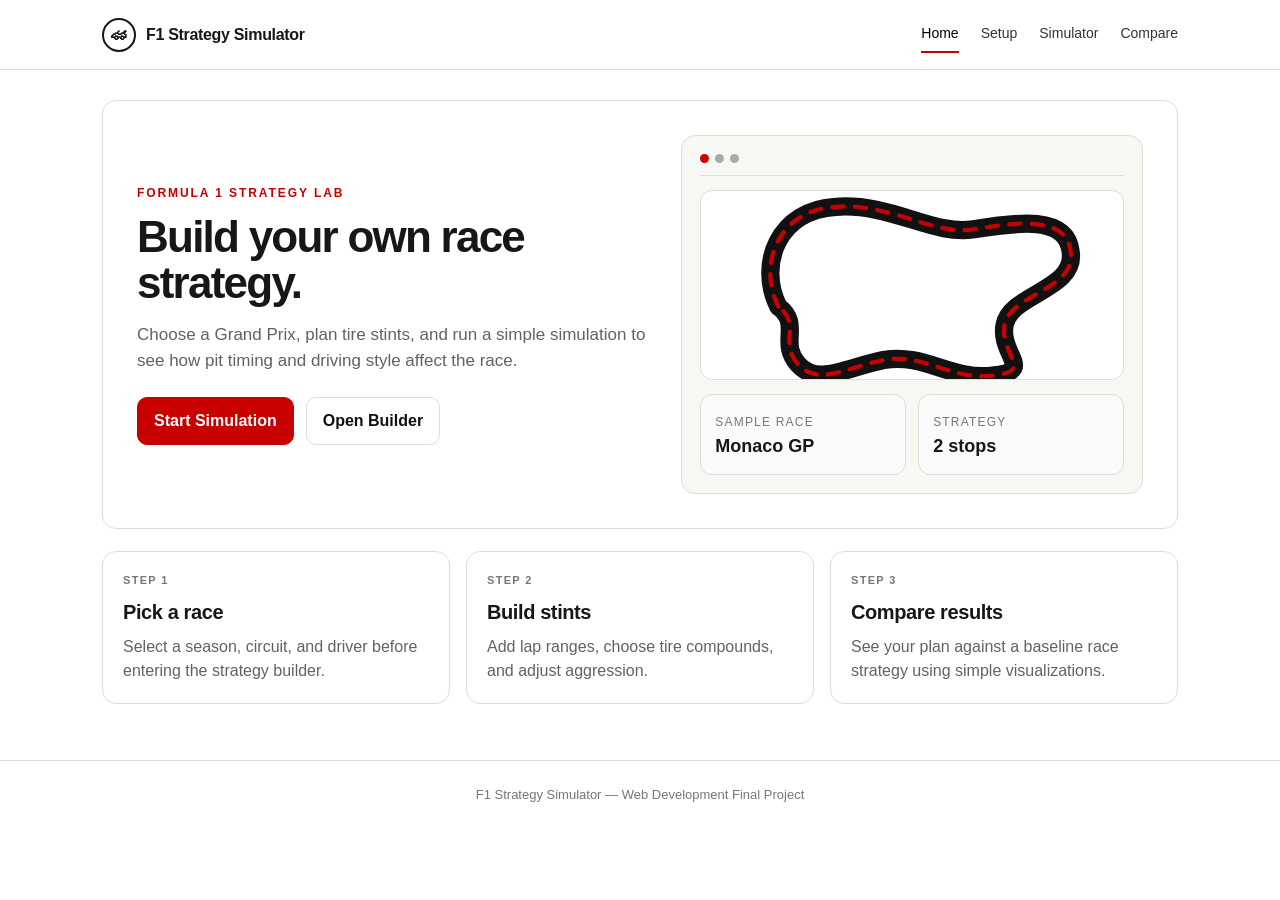
==== index.html @ 30abd711 "Add files via upload" ====
<!DOCTYPE html>
<html lang="en">
<head>
  <meta charset="UTF-8">
  <meta name="viewport" content="width=device-width, initial-scale=1.0">
  <meta name="description" content="Build and test Formula 1 pit stop and tire strategies using real race data.">
  <title>F1 Strategy Simulator | Home</title>
  <link rel="stylesheet" href="styles.css">
</head>
<body>
  <header class="site-header">
    <div class="nav-wrap">
      <a class="logo" href="index.html"><span class="logo-mark">🏎</span><span>F1 Strategy Simulator</span></a>
      <button class="menu-btn" type="button" aria-label="Open navigation">☰</button>
      <nav class="nav-links">
        <a class="active" href="index.html">Home</a>
        <a href="setup.html">Setup</a>
        <a href="simulator.html">Simulator</a>
        <a href="compare.html">Compare</a>
      </nav>
    </div>
  </header>

  <main class="container">
    <section class="hero">
      <div>
        <div class="kicker">Formula 1 strategy lab</div>
        <h1>Build your own race strategy.</h1>
        <p>Choose a Grand Prix, plan tire stints, and run a simple simulation to see how pit timing and driving style affect the race.</p>
        <div class="actions">
          <a class="btn red" href="setup.html">Start Simulation</a>
          <a class="btn secondary" href="simulator.html">Open Builder</a>
        </div>
      </div>

      <div class="preview-card">
        <div class="browser-bar"><span class="dot red"></span><span class="dot"></span><span class="dot"></span></div>
        <div class="fake-track">
          <svg viewBox="0 0 300 180" aria-label="Simple track drawing">
            <path class="track-line" d="M55 105 C40 75,55 36,96 34 C135 31,166 55,194 50 C225 45,260 40,263 66 C267 93,220 96,216 118 C212 139,238 151,208 154 C178 158,160 138,130 143 C104 148,83 162,69 146 C55 130,72 118,55 105"/>
            <path class="track-accent" d="M55 105 C40 75,55 36,96 34 C135 31,166 55,194 50 C225 45,260 40,263 66 C267 93,220 96,216 118 C212 139,238 151,208 154 C178 158,160 138,130 143 C104 148,83 162,69 146 C55 130,72 118,55 105"/>
          </svg>
        </div>
        <div class="info-list">
          <div class="info-box"><span>Sample race</span><strong>Monaco GP</strong></div>
          <div class="info-box"><span>Strategy</span><strong>2 stops</strong></div>
        </div>
      </div>
    </section>

    <section class="feature-grid">
      <article class="card"><small>Step 1</small><h3>Pick a race</h3><p>Select a season, circuit, and driver before entering the strategy builder.</p></article>
      <article class="card"><small>Step 2</small><h3>Build stints</h3><p>Add lap ranges, choose tire compounds, and adjust aggression.</p></article>
      <article class="card"><small>Step 3</small><h3>Compare results</h3><p>See your plan against a baseline race strategy using simple visualizations.</p></article>
    </section>

  </main>

  <footer class="footer">F1 Strategy Simulator — Web Development Final Project</footer>
  <script src="app.js"></script>
</body>
</html>
---- styles.css ----
:root{
  --bg:#ffffff;
  --paper:#f7f7f4;
  --ink:#171717;
  --muted:#626262;
  --line:#deded8;
  --red:#c90000;
  --red-dark:#980000;
  --soft:#d71920;
  --medium:#e5b400;
  --hard:#eeeeee;
  --green:#257a45;
  --radius:14px;
}
*{box-sizing:border-box}
body{margin:0;font-family:Arial,Helvetica,sans-serif;color:var(--ink);background:var(--bg);line-height:1.5}
a{color:inherit;text-decoration:none} svg{max-width:100%}
.site-header{border-bottom:1px solid var(--line);background:#fff;position:sticky;top:0;z-index:10}
.nav-wrap{max-width:1120px;margin:0 auto;padding:16px 22px;display:flex;align-items:center;justify-content:space-between;gap:18px}
.logo{display:flex;align-items:center;gap:10px;font-weight:700;letter-spacing:-.02em}.logo-mark{width:34px;height:34px;border:2px solid var(--ink);border-radius:50%;display:grid;place-items:center;background:#fff}
.nav-links{display:flex;align-items:center;gap:22px;font-size:14px;color:#333}.nav-links a{padding:7px 0;border-bottom:2px solid transparent}.nav-links a:hover,.nav-links a.active{border-color:var(--red);color:#000}
.menu-btn{display:none;border:1px solid var(--line);background:#fff;border-radius:8px;padding:8px 10px;font-size:18px}
.container{max-width:1120px;margin:0 auto;padding:30px 22px 56px}.hero{display:grid;grid-template-columns:1.05fr .95fr;gap:34px;align-items:center;padding:34px;border:1px solid var(--line);background:#fff;border-radius:var(--radius)}
.kicker{font-size:12px;letter-spacing:.16em;text-transform:uppercase;color:var(--red);font-weight:700;margin-bottom:12px}h1{font-size:44px;line-height:1.05;margin:0 0 16px;letter-spacing:-.04em}h2{font-size:28px;line-height:1.15;margin:0 0 8px;letter-spacing:-.03em}h3{font-size:20px;margin:0 0 8px;letter-spacing:-.02em}p{margin:0;color:var(--muted)}.hero p{font-size:17px;max-width:620px}.actions{display:flex;gap:12px;flex-wrap:wrap;margin-top:24px}
.btn{display:inline-flex;align-items:center;justify-content:center;gap:8px;border:1px solid #111;background:#111;color:#fff;padding:11px 16px;border-radius:10px;font-weight:700;cursor:pointer;transition:transform .15s ease,background .15s ease}.btn:hover{transform:translateY(-1px);background:#333}.btn.secondary{background:#fff;color:#111;border-color:var(--line)}.btn.secondary:hover{background:#f4f4f0}.btn.red{background:var(--red);border-color:var(--red)}.btn.red:hover{background:var(--red-dark)}.btn.full{width:100%;margin-top:16px}
.preview-card,.panel,.card{border:1px solid var(--line);border-radius:var(--radius);background:#fff}.preview-card{padding:18px;background:var(--paper)}.browser-bar{display:flex;align-items:center;gap:6px;border-bottom:1px solid var(--line);padding-bottom:12px;margin-bottom:14px}.dot{width:9px;height:9px;border-radius:50%;background:#aaa}.dot.red{background:var(--red)}
.fake-track{height:190px;background:#fff;border:1px solid var(--line);border-radius:12px;display:grid;place-items:center;margin-bottom:14px;overflow:hidden}.large-track{height:240px}.track-line{fill:none;stroke:#111;stroke-width:13;stroke-linecap:round;stroke-linejoin:round}.track-accent{fill:none;stroke:var(--red);stroke-width:3;stroke-linecap:round;stroke-dasharray:8 8}
.stats-grid,.feature-grid{display:grid;grid-template-columns:repeat(3,1fr);gap:16px;margin-top:22px}.card{padding:20px}.card small,.panel-label{display:block;color:#777;text-transform:uppercase;letter-spacing:.12em;font-size:11px;font-weight:700;margin-bottom:8px}.card:hover{box-shadow:0 8px 22px rgba(0,0,0,.06);transform:translateY(-2px);transition:.15s ease}.section-note{margin-top:44px;max-width:760px;border-top:1px solid var(--line);padding-top:24px}.section-note h2{font-size:24px}.section-note p{line-height:1.65}
.two-col{display:grid;grid-template-columns:.85fr 1.15fr;gap:20px;align-items:start}.panel{padding:22px;margin-bottom:20px}.panel-header{display:flex;justify-content:space-between;gap:16px;align-items:flex-start;border-bottom:1px solid var(--line);padding-bottom:14px;margin-bottom:18px}.form-row{display:grid;gap:7px;margin-bottom:15px}label{font-weight:700;font-size:14px}select,input[type="text"]{width:100%;border:1px solid var(--line);border-radius:10px;padding:11px 12px;background:#fff;font:inherit}select:focus,input:focus{outline:2px solid rgba(201,0,0,.18);border-color:var(--red)}.api-note{font-size:13px;color:#555;margin:10px 0 18px}.api-card{border:1px solid var(--line);background:#fff;border-radius:12px;padding:14px 16px;min-width:240px}.api-card span{display:block;font-size:11px;text-transform:uppercase;letter-spacing:.12em;color:#777}.api-card strong{display:block;margin-top:4px;font-size:14px;color:var(--green)}
.info-list{display:grid;grid-template-columns:repeat(2,1fr);gap:12px}.info-box{padding:14px;border:1px solid var(--line);border-radius:12px;background:#fafafa}.info-box strong{display:block;font-size:18px}.info-box span{font-size:12px;color:#777;text-transform:uppercase;letter-spacing:.1em}.driver-grid{display:grid;grid-template-columns:repeat(3,1fr);gap:14px}.driver-card{border:1px solid var(--line);border-radius:12px;padding:16px;background:#fff;cursor:pointer}.driver-card.selected{border-color:var(--red);box-shadow:inset 0 0 0 1px var(--red)}
.race-strip{display:flex;justify-content:space-between;align-items:flex-end;gap:20px;margin-bottom:22px;padding-bottom:18px;border-bottom:1px solid var(--line)}.race-strip h1{font-size:38px;margin-bottom:6px}.sim-grid,.builder-layout{display:grid;grid-template-columns:1.1fr .9fr;gap:20px;align-items:start}.bottom-grid{grid-template-columns:1.15fr .85fr}.strategy-panel{background:#fffdfb}.track-panel{background:#fbfbf8}.result-panel{position:sticky;top:88px}.stint{display:grid;grid-template-columns:1fr 1fr auto;gap:10px;align-items:end;border:1px solid var(--line);border-radius:12px;padding:14px;margin-bottom:12px;background:#fff}.stint input,.stint select{background:#fff}.tire-pill{display:inline-block;border-radius:999px;border:1px solid var(--line);padding:6px 10px;font-size:13px;font-weight:700;text-align:center;min-width:82px}.tire-soft{background:rgba(215,25,32,.08);border-color:rgba(215,25,32,.35);color:#9d0000}.tire-medium{background:rgba(232,184,0,.16);border-color:rgba(232,184,0,.45);color:#715800}.tire-hard{background:#f1f1f1;color:#444}.icon-btn{border:1px solid var(--line);background:#fff;border-radius:10px;padding:10px;cursor:pointer}.icon-btn:hover{background:#f4f4f0}.slider-row{border:1px solid var(--line);border-radius:12px;padding:16px;margin-top:16px;background:#fafafa}input[type="range"]{width:100%}
.timeline{display:flex;height:42px;border:1px solid var(--line);border-radius:999px;overflow:hidden;background:#fff}.timeline-segment{display:flex;align-items:center;justify-content:center;font-size:12px;font-weight:700;border-right:1px solid rgba(0,0,0,.08);white-space:nowrap}.timeline-segment:last-child{border-right:0}.timeline-soft{background:#ffe9ea;color:#9d0000}.timeline-medium{background:#fff5c8;color:#685100}.timeline-hard{background:#f1f1f1;color:#444}
.tabs{display:flex;gap:8px;flex-wrap:wrap;margin-bottom:14px}.tab{border:1px solid var(--line);background:#fff;border-radius:999px;padding:8px 13px;cursor:pointer;font-weight:700;color:#555}.tab.active{background:#111;color:#fff;border-color:#111}.chart-box{border:1px solid var(--line);border-radius:12px;background:#fff;padding:16px;min-height:270px}.summary-grid{display:grid;grid-template-columns:repeat(2,1fr);gap:12px}.notice{border-left:4px solid var(--red);background:#fff7f7;padding:14px;border-radius:8px;margin-top:16px;color:#444}.compare-grid{display:grid;grid-template-columns:1fr 1fr;gap:20px}table{width:100%;border-collapse:collapse;margin-top:14px;font-size:14px}td,th{border:1px solid var(--line);padding:10px;text-align:left}th{background:#f5f5f2}.footer{border-top:1px solid var(--line);padding:24px 22px;color:#777;font-size:13px;text-align:center}
@media(max-width:850px){.menu-btn{display:block}.nav-links{display:none;position:absolute;top:67px;left:0;right:0;background:#fff;border-bottom:1px solid var(--line);padding:12px 22px;flex-direction:column;align-items:flex-start}.nav-links.open{display:flex}.hero,.two-col,.sim-grid,.builder-layout,.compare-grid{grid-template-columns:1fr}.stats-grid,.feature-grid,.driver-grid{grid-template-columns:1fr}.info-list,.summary-grid{grid-template-columns:1fr}h1{font-size:34px}.hero{padding:24px}.stint{grid-template-columns:1fr}.race-strip{display:block}.api-card{margin-top:16px}.result-panel{position:static}}
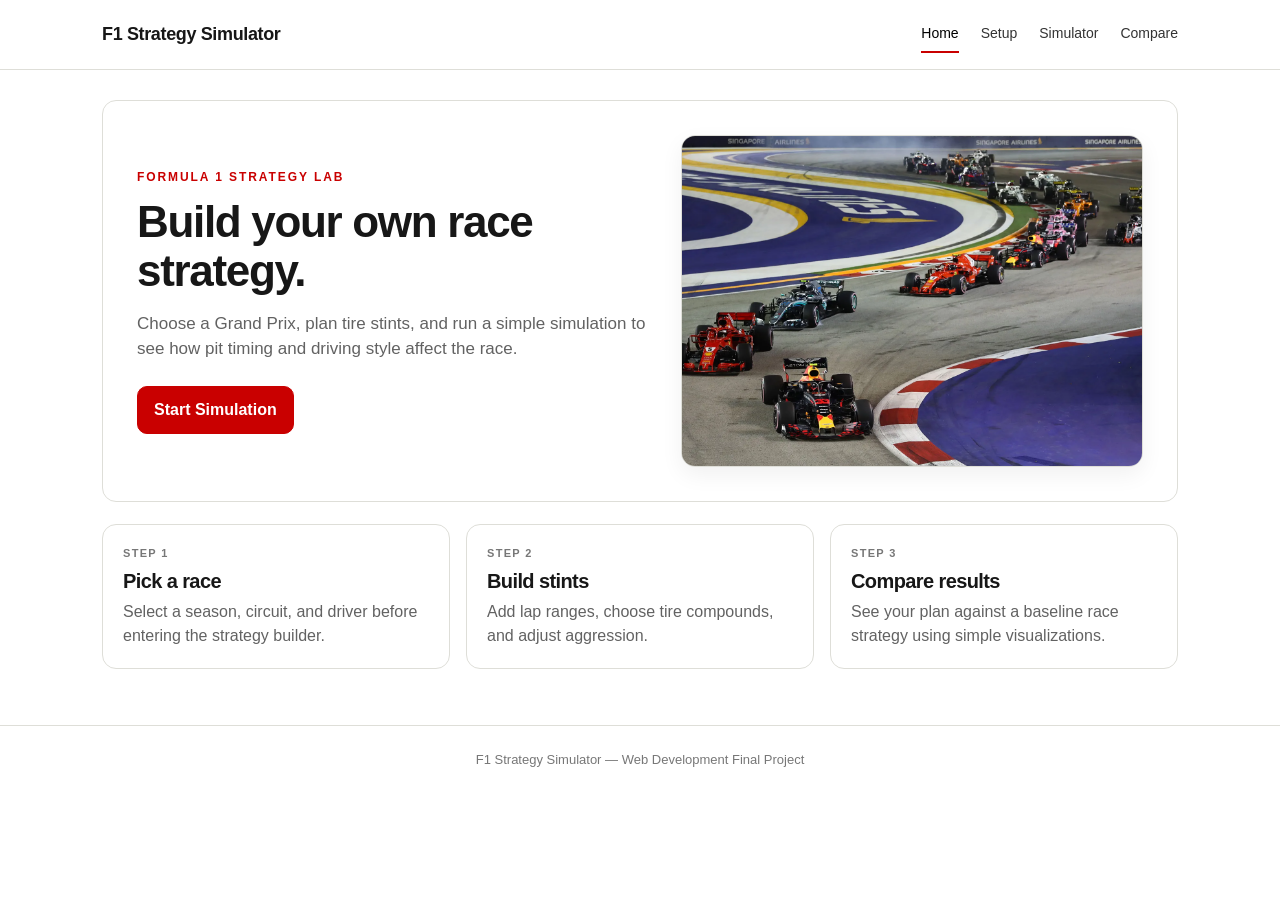
==== commit 46afdba2: "Add files via upload" ====
--- a/index.html
+++ b/index.html
@@ -10,7 +10,7 @@
 <body>
   <header class="site-header">
     <div class="nav-wrap">
-      <a class="logo" href="index.html"><span class="logo-mark">🏎</span><span>F1 Strategy Simulator</span></a>
+      <a class="logo" href="index.html">F1 Strategy Simulator</a>
       <button class="menu-btn" type="button" aria-label="Open navigation">☰</button>
       <nav class="nav-links">
         <a class="active" href="index.html">Home</a>
@@ -29,22 +29,11 @@
         <p>Choose a Grand Prix, plan tire stints, and run a simple simulation to see how pit timing and driving style affect the race.</p>
         <div class="actions">
           <a class="btn red" href="setup.html">Start Simulation</a>
-          <a class="btn secondary" href="simulator.html">Open Builder</a>
         </div>
       </div>
 
-      <div class="preview-card">
-        <div class="browser-bar"><span class="dot red"></span><span class="dot"></span><span class="dot"></span></div>
-        <div class="fake-track">
-          <svg viewBox="0 0 300 180" aria-label="Simple track drawing">
-            <path class="track-line" d="M55 105 C40 75,55 36,96 34 C135 31,166 55,194 50 C225 45,260 40,263 66 C267 93,220 96,216 118 C212 139,238 151,208 154 C178 158,160 138,130 143 C104 148,83 162,69 146 C55 130,72 118,55 105"/>
-            <path class="track-accent" d="M55 105 C40 75,55 36,96 34 C135 31,166 55,194 50 C225 45,260 40,263 66 C267 93,220 96,216 118 C212 139,238 151,208 154 C178 158,160 138,130 143 C104 148,83 162,69 146 C55 130,72 118,55 105"/>
-          </svg>
-        </div>
-        <div class="info-list">
-          <div class="info-box"><span>Sample race</span><strong>Monaco GP</strong></div>
-          <div class="info-box"><span>Strategy</span><strong>2 stops</strong></div>
-        </div>
+      <div class="hero-photo-card">
+        <img src="singapore-gp.webp" alt="Formula 1 cars racing through the Singapore Grand Prix circuit">
       </div>
     </section>
 
--- a/styles.css
+++ b/styles.css
@@ -1,34 +1,133 @@
 :root{
-  --bg:#ffffff;
+  --bg:#fff;
   --paper:#f7f7f4;
   --ink:#171717;
   --muted:#626262;
   --line:#deded8;
   --red:#c90000;
   --red-dark:#980000;
-  --soft:#d71920;
-  --medium:#e5b400;
-  --hard:#eeeeee;
   --green:#257a45;
+  --blue:#1d4ed8;
   --radius:14px;
 }
+
 *{box-sizing:border-box}
 body{margin:0;font-family:Arial,Helvetica,sans-serif;color:var(--ink);background:var(--bg);line-height:1.5}
-a{color:inherit;text-decoration:none} svg{max-width:100%}
-.site-header{border-bottom:1px solid var(--line);background:#fff;position:sticky;top:0;z-index:10}
+a{color:inherit;text-decoration:none}
+svg{max-width:100%}
+h1,h2,h3{margin:0;letter-spacing:-.03em;line-height:1.1}
+h1{font-size:44px;margin-bottom:16px}
+h2{font-size:28px;margin-bottom:8px}
+h3{font-size:20px;margin-bottom:8px}
+p{margin:0;color:var(--muted)}
+
+.site-header{position:sticky;top:0;z-index:10;background:#fff;border-bottom:1px solid var(--line)}
 .nav-wrap{max-width:1120px;margin:0 auto;padding:16px 22px;display:flex;align-items:center;justify-content:space-between;gap:18px}
-.logo{display:flex;align-items:center;gap:10px;font-weight:700;letter-spacing:-.02em}.logo-mark{width:34px;height:34px;border:2px solid var(--ink);border-radius:50%;display:grid;place-items:center;background:#fff}
-.nav-links{display:flex;align-items:center;gap:22px;font-size:14px;color:#333}.nav-links a{padding:7px 0;border-bottom:2px solid transparent}.nav-links a:hover,.nav-links a.active{border-color:var(--red);color:#000}
+.logo{display:flex;align-items:center;font-size:18px;font-weight:700;letter-spacing:-.02em}
+.nav-links{display:flex;align-items:center;gap:22px;font-size:14px;color:#333}
+.nav-links a{padding:7px 0;border-bottom:2px solid transparent}
+.nav-links a:hover,.nav-links a.active{border-color:var(--red);color:#000}
 .menu-btn{display:none;border:1px solid var(--line);background:#fff;border-radius:8px;padding:8px 10px;font-size:18px}
-.container{max-width:1120px;margin:0 auto;padding:30px 22px 56px}.hero{display:grid;grid-template-columns:1.05fr .95fr;gap:34px;align-items:center;padding:34px;border:1px solid var(--line);background:#fff;border-radius:var(--radius)}
-.kicker{font-size:12px;letter-spacing:.16em;text-transform:uppercase;color:var(--red);font-weight:700;margin-bottom:12px}h1{font-size:44px;line-height:1.05;margin:0 0 16px;letter-spacing:-.04em}h2{font-size:28px;line-height:1.15;margin:0 0 8px;letter-spacing:-.03em}h3{font-size:20px;margin:0 0 8px;letter-spacing:-.02em}p{margin:0;color:var(--muted)}.hero p{font-size:17px;max-width:620px}.actions{display:flex;gap:12px;flex-wrap:wrap;margin-top:24px}
-.btn{display:inline-flex;align-items:center;justify-content:center;gap:8px;border:1px solid #111;background:#111;color:#fff;padding:11px 16px;border-radius:10px;font-weight:700;cursor:pointer;transition:transform .15s ease,background .15s ease}.btn:hover{transform:translateY(-1px);background:#333}.btn.secondary{background:#fff;color:#111;border-color:var(--line)}.btn.secondary:hover{background:#f4f4f0}.btn.red{background:var(--red);border-color:var(--red)}.btn.red:hover{background:var(--red-dark)}.btn.full{width:100%;margin-top:16px}
-.preview-card,.panel,.card{border:1px solid var(--line);border-radius:var(--radius);background:#fff}.preview-card{padding:18px;background:var(--paper)}.browser-bar{display:flex;align-items:center;gap:6px;border-bottom:1px solid var(--line);padding-bottom:12px;margin-bottom:14px}.dot{width:9px;height:9px;border-radius:50%;background:#aaa}.dot.red{background:var(--red)}
-.fake-track{height:190px;background:#fff;border:1px solid var(--line);border-radius:12px;display:grid;place-items:center;margin-bottom:14px;overflow:hidden}.large-track{height:240px}.track-line{fill:none;stroke:#111;stroke-width:13;stroke-linecap:round;stroke-linejoin:round}.track-accent{fill:none;stroke:var(--red);stroke-width:3;stroke-linecap:round;stroke-dasharray:8 8}
-.stats-grid,.feature-grid{display:grid;grid-template-columns:repeat(3,1fr);gap:16px;margin-top:22px}.card{padding:20px}.card small,.panel-label{display:block;color:#777;text-transform:uppercase;letter-spacing:.12em;font-size:11px;font-weight:700;margin-bottom:8px}.card:hover{box-shadow:0 8px 22px rgba(0,0,0,.06);transform:translateY(-2px);transition:.15s ease}.section-note{margin-top:44px;max-width:760px;border-top:1px solid var(--line);padding-top:24px}.section-note h2{font-size:24px}.section-note p{line-height:1.65}
-.two-col{display:grid;grid-template-columns:.85fr 1.15fr;gap:20px;align-items:start}.panel{padding:22px;margin-bottom:20px}.panel-header{display:flex;justify-content:space-between;gap:16px;align-items:flex-start;border-bottom:1px solid var(--line);padding-bottom:14px;margin-bottom:18px}.form-row{display:grid;gap:7px;margin-bottom:15px}label{font-weight:700;font-size:14px}select,input[type="text"]{width:100%;border:1px solid var(--line);border-radius:10px;padding:11px 12px;background:#fff;font:inherit}select:focus,input:focus{outline:2px solid rgba(201,0,0,.18);border-color:var(--red)}.api-note{font-size:13px;color:#555;margin:10px 0 18px}.api-card{border:1px solid var(--line);background:#fff;border-radius:12px;padding:14px 16px;min-width:240px}.api-card span{display:block;font-size:11px;text-transform:uppercase;letter-spacing:.12em;color:#777}.api-card strong{display:block;margin-top:4px;font-size:14px;color:var(--green)}
-.info-list{display:grid;grid-template-columns:repeat(2,1fr);gap:12px}.info-box{padding:14px;border:1px solid var(--line);border-radius:12px;background:#fafafa}.info-box strong{display:block;font-size:18px}.info-box span{font-size:12px;color:#777;text-transform:uppercase;letter-spacing:.1em}.driver-grid{display:grid;grid-template-columns:repeat(3,1fr);gap:14px}.driver-card{border:1px solid var(--line);border-radius:12px;padding:16px;background:#fff;cursor:pointer}.driver-card.selected{border-color:var(--red);box-shadow:inset 0 0 0 1px var(--red)}
-.race-strip{display:flex;justify-content:space-between;align-items:flex-end;gap:20px;margin-bottom:22px;padding-bottom:18px;border-bottom:1px solid var(--line)}.race-strip h1{font-size:38px;margin-bottom:6px}.sim-grid,.builder-layout{display:grid;grid-template-columns:1.1fr .9fr;gap:20px;align-items:start}.bottom-grid{grid-template-columns:1.15fr .85fr}.strategy-panel{background:#fffdfb}.track-panel{background:#fbfbf8}.result-panel{position:sticky;top:88px}.stint{display:grid;grid-template-columns:1fr 1fr auto;gap:10px;align-items:end;border:1px solid var(--line);border-radius:12px;padding:14px;margin-bottom:12px;background:#fff}.stint input,.stint select{background:#fff}.tire-pill{display:inline-block;border-radius:999px;border:1px solid var(--line);padding:6px 10px;font-size:13px;font-weight:700;text-align:center;min-width:82px}.tire-soft{background:rgba(215,25,32,.08);border-color:rgba(215,25,32,.35);color:#9d0000}.tire-medium{background:rgba(232,184,0,.16);border-color:rgba(232,184,0,.45);color:#715800}.tire-hard{background:#f1f1f1;color:#444}.icon-btn{border:1px solid var(--line);background:#fff;border-radius:10px;padding:10px;cursor:pointer}.icon-btn:hover{background:#f4f4f0}.slider-row{border:1px solid var(--line);border-radius:12px;padding:16px;margin-top:16px;background:#fafafa}input[type="range"]{width:100%}
-.timeline{display:flex;height:42px;border:1px solid var(--line);border-radius:999px;overflow:hidden;background:#fff}.timeline-segment{display:flex;align-items:center;justify-content:center;font-size:12px;font-weight:700;border-right:1px solid rgba(0,0,0,.08);white-space:nowrap}.timeline-segment:last-child{border-right:0}.timeline-soft{background:#ffe9ea;color:#9d0000}.timeline-medium{background:#fff5c8;color:#685100}.timeline-hard{background:#f1f1f1;color:#444}
-.tabs{display:flex;gap:8px;flex-wrap:wrap;margin-bottom:14px}.tab{border:1px solid var(--line);background:#fff;border-radius:999px;padding:8px 13px;cursor:pointer;font-weight:700;color:#555}.tab.active{background:#111;color:#fff;border-color:#111}.chart-box{border:1px solid var(--line);border-radius:12px;background:#fff;padding:16px;min-height:270px}.summary-grid{display:grid;grid-template-columns:repeat(2,1fr);gap:12px}.notice{border-left:4px solid var(--red);background:#fff7f7;padding:14px;border-radius:8px;margin-top:16px;color:#444}.compare-grid{display:grid;grid-template-columns:1fr 1fr;gap:20px}table{width:100%;border-collapse:collapse;margin-top:14px;font-size:14px}td,th{border:1px solid var(--line);padding:10px;text-align:left}th{background:#f5f5f2}.footer{border-top:1px solid var(--line);padding:24px 22px;color:#777;font-size:13px;text-align:center}
-@media(max-width:850px){.menu-btn{display:block}.nav-links{display:none;position:absolute;top:67px;left:0;right:0;background:#fff;border-bottom:1px solid var(--line);padding:12px 22px;flex-direction:column;align-items:flex-start}.nav-links.open{display:flex}.hero,.two-col,.sim-grid,.builder-layout,.compare-grid{grid-template-columns:1fr}.stats-grid,.feature-grid,.driver-grid{grid-template-columns:1fr}.info-list,.summary-grid{grid-template-columns:1fr}h1{font-size:34px}.hero{padding:24px}.stint{grid-template-columns:1fr}.race-strip{display:block}.api-card{margin-top:16px}.result-panel{position:static}}
+
+.container{max-width:1120px;margin:0 auto;padding:30px 22px 56px}
+.footer{border-top:1px solid var(--line);padding:24px 22px;color:#777;font-size:13px;text-align:center}
+.kicker{font-size:12px;letter-spacing:.16em;text-transform:uppercase;color:var(--red);font-weight:700;margin-bottom:12px}
+
+.hero{display:grid;grid-template-columns:1.05fr .95fr;gap:34px;align-items:center;padding:34px;border:1px solid var(--line);background:#fff;border-radius:var(--radius)}
+.hero p{font-size:17px;max-width:620px}
+.hero-photo-card,.track-image-card{border:1px solid var(--line);border-radius:var(--radius);overflow:hidden;background:#f4f4f0;box-shadow:0 8px 22px rgba(0,0,0,.06)}
+.hero-photo-card img{display:block;width:100%;height:330px;object-fit:cover}
+.track-image-card{margin-bottom:14px;background:#111;box-shadow:none}
+.track-image-card img{display:block;width:100%;height:auto;object-fit:cover}
+.actions{display:flex;gap:12px;flex-wrap:wrap;margin-top:24px}
+
+.btn{display:inline-flex;align-items:center;justify-content:center;gap:8px;border:1px solid #111;background:#111;color:#fff;padding:11px 16px;border-radius:10px;font-weight:700;cursor:pointer;transition:transform .15s ease,background .15s ease}
+.btn:hover{transform:translateY(-1px);background:#333}
+.btn.secondary{background:#fff;color:#111;border-color:var(--line)}
+.btn.secondary:hover{background:#f4f4f0}
+.btn.red{background:var(--red);border-color:var(--red)}
+.btn.red:hover{background:var(--red-dark)}
+.btn.full{width:100%;margin-top:16px}
+
+.panel,.card{border:1px solid var(--line);border-radius:var(--radius);background:#fff}
+.panel{padding:22px;margin-bottom:20px}
+.card{padding:20px}
+.card:hover{box-shadow:0 8px 22px rgba(0,0,0,.06);transform:translateY(-2px);transition:.15s ease}
+.card small{display:block;color:#777;text-transform:uppercase;letter-spacing:.12em;font-size:11px;font-weight:700;margin-bottom:8px}
+.panel-header{display:flex;justify-content:space-between;gap:16px;align-items:flex-start;border-bottom:1px solid var(--line);padding-bottom:14px;margin-bottom:18px}
+
+.feature-grid,.stats-grid{display:grid;grid-template-columns:repeat(3,1fr);gap:16px;margin-top:22px}
+.two-col{display:grid;grid-template-columns:.85fr 1.15fr;gap:20px;align-items:start}
+.info-list{display:grid;grid-template-columns:repeat(2,1fr);gap:12px}
+.info-box{padding:14px;border:1px solid var(--line);border-radius:12px;background:#fafafa}
+.info-box strong{display:block;font-size:18px}
+.info-box span{font-size:12px;color:#777;text-transform:uppercase;letter-spacing:.1em}
+
+.form-row{display:grid;gap:7px;margin-bottom:15px}
+label{font-weight:700;font-size:14px}
+select,input[type="text"],input[type="number"]{width:100%;border:1px solid var(--line);border-radius:10px;padding:11px 12px;background:#fff;font:inherit}
+select:focus,input:focus{outline:2px solid rgba(201,0,0,.18);border-color:var(--red)}
+.api-note{font-size:13px;color:#555;margin:10px 0 18px}
+
+.race-strip{display:flex;justify-content:space-between;align-items:flex-start;gap:20px;margin-bottom:22px;padding-bottom:18px;border-bottom:1px solid var(--line)}
+.race-strip h1{font-size:38px;margin-bottom:6px}
+.weather-panel{margin-bottom:20px;background:#fffef9}
+.weather-grid,.summary-grid{display:grid;grid-template-columns:repeat(3,1fr);gap:12px}
+.summary-grid{grid-template-columns:repeat(2,1fr)}
+.sim-grid{display:grid;grid-template-columns:1.1fr .9fr;gap:20px;align-items:start}
+.sim-side{display:grid;gap:20px;align-content:start}
+.sim-side .panel{margin-bottom:0}
+.strategy-panel{background:#fffdfb}
+.track-panel{background:#fbfbf8}
+.result-panel{position:static;top:auto}
+.result-content{border:1px solid var(--line);border-radius:12px;background:#fafafa;padding:16px}
+
+.fake-track{height:190px;background:#fff;border:1px solid var(--line);border-radius:12px;display:grid;place-items:center;margin-bottom:14px;overflow:hidden}
+.large-track{height:240px}
+.track-line{fill:none;stroke:#111;stroke-width:13;stroke-linecap:round;stroke-linejoin:round}
+.track-accent{fill:none;stroke:var(--red);stroke-width:3;stroke-linecap:round;stroke-dasharray:8 8}
+.timeline{display:flex;height:42px;border:1px solid var(--line);border-radius:999px;overflow:hidden;background:#fff}
+.timeline-segment{display:flex;align-items:center;justify-content:center;font-size:12px;font-weight:700;border-right:1px solid rgba(0,0,0,.08);white-space:nowrap}
+.timeline-segment:last-child{border-right:0}
+.timeline-soft{background:#ffe9ea;color:#9d0000}
+.timeline-medium{background:#fff5c8;color:#685100}
+.timeline-hard{background:#f1f1f1;color:#444}
+.timeline-intermediate{background:#dff7e6;color:#166534}
+.timeline-wet{background:#dbeafe;color:var(--blue)}
+
+.stint{display:grid;grid-template-columns:1fr 1fr auto;gap:10px;align-items:end;border:1px solid var(--line);border-radius:12px;padding:14px;margin-bottom:12px;background:#fff}
+.lap-range-fields{display:grid;grid-template-columns:1fr 1fr;gap:10px}
+.lap-start[readonly]{background:#f5f5f2;color:#555}
+.tire-pill{display:inline-block;border-radius:999px;border:1px solid var(--line);padding:6px 10px;font-size:13px;font-weight:700;text-align:center;min-width:82px}
+.tire-soft{background:rgba(215,25,32,.08);border-color:rgba(215,25,32,.35);color:#9d0000}
+.tire-medium{background:rgba(232,184,0,.16);border-color:rgba(232,184,0,.45);color:#715800}
+.tire-hard{background:#f1f1f1;color:#444}
+.tire-intermediate{background:rgba(34,197,94,.12);border-color:rgba(34,197,94,.45);color:#166534}
+.tire-wet{background:rgba(37,99,235,.12);border-color:rgba(37,99,235,.45);color:var(--blue)}
+.icon-btn{border:1px solid var(--line);background:#fff;border-radius:10px;padding:10px;cursor:pointer}
+.icon-btn:hover{background:#f4f4f0}
+.slider-row{border:1px solid var(--line);border-radius:12px;padding:16px;margin-top:16px;background:#fafafa}
+input[type="range"]{width:100%}
+.notice{border-left:4px solid var(--red);background:#fff7f7;padding:14px;border-radius:8px;margin-top:16px;color:#444}
+
+.compare-grid{display:grid;grid-template-columns:1fr 1fr;gap:20px}
+.compare-page .stats-grid{margin-top:0}
+table{width:100%;border-collapse:collapse;margin-top:14px;font-size:14px}
+td,th{border:1px solid var(--line);padding:10px;text-align:left}
+th{background:#f5f5f2}
+.empty-state{border:1px solid var(--line);border-radius:12px;background:#fafafa;color:#444;padding:14px;margin-top:14px;line-height:1.6}
+
+@media(max-width:850px){
+  .menu-btn{display:block}
+  .nav-links{display:none;position:absolute;top:67px;left:0;right:0;background:#fff;border-bottom:1px solid var(--line);padding:12px 22px;flex-direction:column;align-items:flex-start}
+  .nav-links.open{display:flex}
+  .hero,.two-col,.sim-grid,.compare-grid{grid-template-columns:1fr}
+  .feature-grid,.stats-grid,.info-list,.summary-grid,.weather-grid{grid-template-columns:1fr}
+  h1{font-size:34px}
+  .hero{padding:24px}
+  .hero-photo-card img{height:240px}
+  .stint{grid-template-columns:1fr}
+  .lap-range-fields{grid-template-columns:1fr}
+  .race-strip{display:block}
+  .sim-side{gap:16px}
+}
